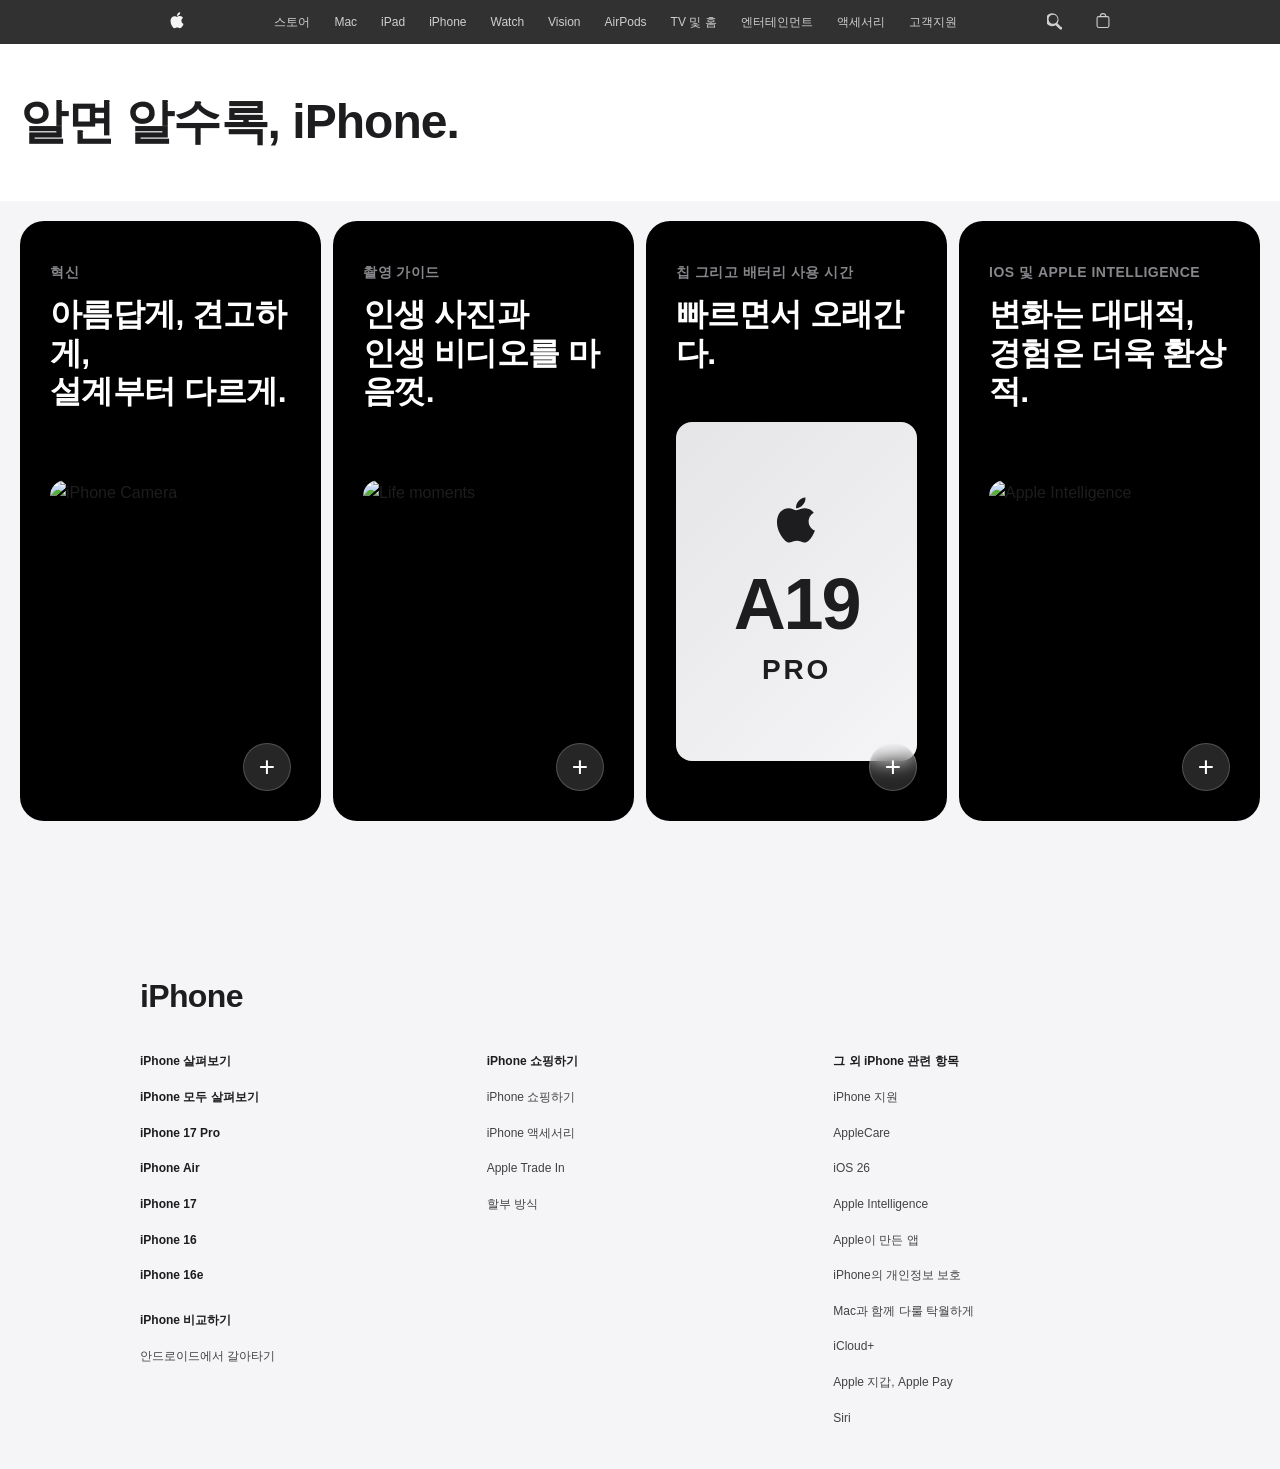
==== index.html @ 9f2e98f5 "Initial commit: iPhone promotional page - Add Apple-style navigation header - Add responsive feature" ====
<!DOCTYPE html>
<html lang="ko">
<head>
    <meta charset="UTF-8">
    <meta name="viewport" content="width=device-width, initial-scale=1.0">
    <title>알면 알수록, iPhone.</title>
    <link rel="stylesheet" href="styles.css">
</head>
<body>
    <!-- Apple Navigation Bar -->
    <nav class="apple-nav">
        <div class="nav-content">
            <a href="#" class="nav-logo">
                <svg height="44" viewBox="0 0 14 44" width="14" xmlns="http://www.w3.org/2000/svg">
                    <path d="m13.0729 17.6825a3.61 3.61 0 0 0 -1.7248 3.0365 3.5132 3.5132 0 0 0 2.1379 3.2223 8.394 8.394 0 0 1 -1.0948 2.2618c-.6816.9812-1.3943 1.9623-2.4787 1.9623s-1.3633-.63-2.613-.63c-1.2187 0-1.6525.6507-2.644.6507s-1.6834-.9089-2.4787-2.0243a9.7842 9.7842 0 0 1 -1.6628-5.2776c0-3.0984 2.014-4.7405 3.9969-4.7405 1.0535 0 1.9314.6919 2.5924.6919.63 0 1.6112-.7333 2.8092-.7333a3.7579 3.7579 0 0 1 3.1604 1.5802zm-3.7284-2.8918a3.5615 3.5615 0 0 0 .8469-2.22 1.5353 1.5353 0 0 0 -.031-.32 3.5686 3.5686 0 0 0 -2.3445 1.2084 3.4629 3.4629 0 0 0 -.8779 2.1585 1.419 1.419 0 0 0 .031.2892 1.19 1.19 0 0 0 .2169.0207 3.0935 3.0935 0 0 0 2.1586-1.1368z"/>
                </svg>
            </a>
            <ul class="nav-list">
                <li><a href="#">스토어</a></li>
                <li><a href="#">Mac</a></li>
                <li><a href="#">iPad</a></li>
                <li><a href="#">iPhone</a></li>
                <li><a href="#">Watch</a></li>
                <li><a href="#">Vision</a></li>
                <li><a href="#">AirPods</a></li>
                <li><a href="#">TV 및 홈</a></li>
                <li><a href="#">엔터테인먼트</a></li>
                <li><a href="#">액세서리</a></li>
                <li><a href="#">고객지원</a></li>
            </ul>
            <div class="nav-actions">
                <button class="nav-search" aria-label="검색">
                    <svg height="44" viewBox="0 0 15 44" width="15" xmlns="http://www.w3.org/2000/svg">
                        <path d="m14.298 27.202-3.87-3.87c.701-1.02 1.112-2.251 1.112-3.582 0-3.589-2.911-6.5-6.5-6.5s-6.5 2.911-6.5 6.5 2.911 6.5 6.5 6.5c1.331 0 2.562-.411 3.582-1.112l3.87 3.87c.387.387.896.58 1.404.58s1.017-.193 1.404-.58c.775-.775.775-2.033-.002-2.806zm-12.758-7.952c0-2.486 2.014-4.5 4.5-4.5s4.5 2.014 4.5 4.5-2.014 4.5-4.5 4.5-4.5-2.014-4.5-4.5z"/>
                    </svg>
                </button>
                <button class="nav-bag" aria-label="장바구니">
                    <svg height="44" viewBox="0 0 14 44" width="14" xmlns="http://www.w3.org/2000/svg">
                        <path d="m11.3535 16.0283h-1.0205a3.4229 3.4229 0 0 0 -3.333-2.9648 3.4229 3.4229 0 0 0 -3.333 2.9648h-1.02a2.1184 2.1184 0 0 0 -2.117 2.1162v7.7155a2.1186 2.1186 0 0 0 2.1162 2.1167h8.707a2.1186 2.1186 0 0 0 2.1168-2.1167v-7.7155a2.1184 2.1184 0 0 0 -2.1165-2.1162zm-4.3535-1.8652a2.3169 2.3169 0 0 1 2.2222 1.8652h-4.4444a2.3169 2.3169 0 0 1 2.2222-1.8652zm5.37 11.6969a1.0182 1.0182 0 0 1 -1.0166 1.0171h-8.7069a1.0182 1.0182 0 0 1 -1.0165-1.0171v-7.7155a1.0178 1.0178 0 0 1 1.0166-1.0166h8.707a1.0178 1.0178 0 0 1 1.0164 1.0166z"/>
                    </svg>
                </button>
            </div>
            <button class="nav-toggle" aria-label="메뉴">
                <span></span>
                <span></span>
                <span></span>
            </button>
        </div>
    </nav>

    <header class="page-header">
        <h1>알면 알수록, iPhone.</h1>
    </header>

    <main class="features-container">
        <!-- Feature 1: Camera -->
        <section class="feature-card">
            <div class="feature-content">
                <div class="feature-label">혁신</div>
                <h2>아름답게, 견고하게,<br>설계부터 다르게.</h2>
                <div class="feature-image">
                    <img src="https://picsum.photos/600/800?random=1" alt="iPhone Camera" loading="lazy">
                </div>
                <button class="expand-btn" aria-label="더 알아보기">+</button>
            </div>
        </section>

        <!-- Feature 2: Life Moments -->
        <section class="feature-card">
            <div class="feature-content">
                <div class="feature-label">촬영 가이드</div>
                <h2>인생 사진과<br>인생 비디오를 마음껏.</h2>
                <div class="feature-image">
                    <img src="https://picsum.photos/600/800?random=2" alt="Life moments" loading="lazy">
                </div>
                <button class="expand-btn" aria-label="더 알아보기">+</button>
            </div>
        </section>

        <!-- Feature 3: A19 Pro Chip -->
        <section class="feature-card">
            <div class="feature-content">
                <div class="feature-label">칩 그리고 배터리 사용 시간</div>
                <h2>빠르면서 오래간다.</h2>
                <div class="feature-image chip-image">
                    <div class="chip-display">
                        <div class="apple-logo">
                            <svg viewBox="0 0 24 24" fill="currentColor">
                                <path d="M17.05 20.28c-.98.95-2.05.8-3.08.35-1.09-.46-2.09-.48-3.24 0-1.44.62-2.2.44-3.06-.35C2.79 15.25 3.51 7.59 9.05 7.31c1.35.07 2.29.74 3.08.8 1.18-.24 2.31-.93 3.57-.84 1.51.12 2.65.72 3.4 1.8-3.12 1.87-2.38 5.98.48 7.13-.57 1.5-1.31 2.99-2.54 4.09l.01-.01zM12.03 7.25c-.15-2.23 1.66-4.07 3.74-4.25.29 2.58-2.34 4.5-3.74 4.25z"/>
                            </svg>
                        </div>
                        <div class="chip-name">A19</div>
                        <div class="chip-model">PRO</div>
                    </div>
                </div>
                <button class="expand-btn" aria-label="더 알아보기">+</button>
            </div>
        </section>

        <!-- Feature 4: Apple Intelligence -->
        <section class="feature-card">
            <div class="feature-content">
                <div class="feature-label">iOS 및 Apple Intelligence</div>
                <h2>변화는 대대적,<br>경험은 더욱 환상적.</h2>
                <div class="feature-image">
                    <img src="https://picsum.photos/600/800?random=3" alt="Apple Intelligence" loading="lazy">
                </div>
                <button class="expand-btn" aria-label="더 알아보기">+</button>
            </div>
        </section>
    </main>

    <!-- Footer -->
    <footer class="apple-footer">
        <div class="footer-content">
            <h2 class="footer-title">iPhone</h2>

            <div class="footer-columns">
                <!-- Column 1 -->
                <div class="footer-column">
                    <h3>iPhone 살펴보기</h3>
                    <ul>
                        <li><a href="#"><strong>iPhone 모두 살펴보기</strong></a></li>
                        <li><a href="#"><strong>iPhone 17 Pro</strong></a></li>
                        <li><a href="#"><strong>iPhone Air</strong></a></li>
                        <li><a href="#"><strong>iPhone 17</strong></a></li>
                        <li><a href="#"><strong>iPhone 16</strong></a></li>
                        <li><a href="#"><strong>iPhone 16e</strong></a></li>
                    </ul>

                    <h3>iPhone 비교하기</h3>
                    <ul>
                        <li><a href="#">안드로이드에서 갈아타기</a></li>
                    </ul>
                </div>

                <!-- Column 2 -->
                <div class="footer-column">
                    <h3>iPhone 쇼핑하기</h3>
                    <ul>
                        <li><a href="#">iPhone 쇼핑하기</a></li>
                        <li><a href="#">iPhone 액세서리</a></li>
                        <li><a href="#">Apple Trade In</a></li>
                        <li><a href="#">할부 방식</a></li>
                    </ul>
                </div>

                <!-- Column 3 -->
                <div class="footer-column">
                    <h3>그 외 iPhone 관련 항목</h3>
                    <ul>
                        <li><a href="#">iPhone 지원</a></li>
                        <li><a href="#">AppleCare</a></li>
                        <li><a href="#">iOS 26</a></li>
                        <li><a href="#">Apple Intelligence</a></li>
                        <li><a href="#">Apple이 만든 앱</a></li>
                        <li><a href="#">iPhone의 개인정보 보호</a></li>
                        <li><a href="#">Mac과 함께 다룰 탁월하게</a></li>
                        <li><a href="#">iCloud+</a></li>
                        <li><a href="#">Apple 지갑, Apple Pay</a></li>
                        <li><a href="#">Siri</a></li>
                    </ul>
                </div>
            </div>
        </div>
    </footer>

    <script src="script.js"></script>
</body>
</html>
---- styles.css ----
* {
    margin: 0;
    padding: 0;
    box-sizing: border-box;
}

body {
    font-family: -apple-system, BlinkMacSystemFont, 'Segoe UI', 'Roboto', 'Helvetica', 'Arial', sans-serif;
    background-color: #f5f5f7;
    color: #1d1d1f;
    line-height: 1.6;
    padding-top: 44px;
}

/* Apple Navigation Bar */
.apple-nav {
    position: fixed;
    top: 0;
    left: 0;
    right: 0;
    background: rgba(0, 0, 0, 0.8);
    backdrop-filter: saturate(180%) blur(20px);
    z-index: 9999;
    height: 44px;
}

.nav-content {
    max-width: 1000px;
    margin: 0 auto;
    padding: 0 22px;
    height: 100%;
    display: flex;
    align-items: center;
    justify-content: space-between;
}

.nav-logo {
    display: flex;
    align-items: center;
    padding: 0 8px;
}

.nav-logo svg {
    fill: #f5f5f7;
}

.nav-list {
    display: flex;
    list-style: none;
    gap: 0;
    margin: 0;
    padding: 0;
}

.nav-list li {
    margin: 0;
}

.nav-list a {
    display: block;
    padding: 0 12px;
    color: #f5f5f7;
    text-decoration: none;
    font-size: 12px;
    opacity: 0.8;
    transition: opacity 0.3s ease;
    line-height: 44px;
}

.nav-list a:hover {
    opacity: 1;
}

.nav-actions {
    display: flex;
    gap: 18px;
}

.nav-search,
.nav-bag {
    background: none;
    border: none;
    padding: 0 8px;
    cursor: pointer;
    display: flex;
    align-items: center;
    opacity: 0.8;
    transition: opacity 0.3s ease;
}

.nav-search svg,
.nav-bag svg {
    fill: #f5f5f7;
}

.nav-search:hover,
.nav-bag:hover {
    opacity: 1;
}

.nav-toggle {
    display: none;
    background: none;
    border: none;
    flex-direction: column;
    gap: 4px;
    padding: 8px;
    cursor: pointer;
}

.nav-toggle span {
    display: block;
    width: 18px;
    height: 2px;
    background: #f5f5f7;
    transition: all 0.3s ease;
}

/* Page Header */
.page-header {
    padding: 40px 20px;
    text-align: left;
    background-color: #fff;
}

.page-header h1 {
    font-size: clamp(28px, 5vw, 48px);
    font-weight: 700;
    letter-spacing: -0.02em;
}

.features-container {
    padding: 20px;
    display: grid;
    grid-template-columns: repeat(auto-fit, minmax(280px, 1fr));
    gap: 20px;
    max-width: 1600px;
    margin: 0 auto;
}

/* Desktop view: 4 columns */
@media (min-width: 1200px) {
    .features-container {
        grid-template-columns: repeat(4, 1fr);
        gap: 12px;
    }
}

/* Tablet view: 2 columns */
@media (min-width: 768px) and (max-width: 1199px) {
    .features-container {
        grid-template-columns: repeat(2, 1fr);
        gap: 16px;
    }
}

/* Mobile view: 1 column */
@media (max-width: 767px) {
    .features-container {
        grid-template-columns: 1fr;
        gap: 20px;
        padding: 16px;
    }
}

.feature-card {
    background: #000;
    border-radius: 24px;
    overflow: hidden;
    position: relative;
    transition: transform 0.3s ease, box-shadow 0.3s ease;
    min-height: 600px;
}

.feature-card:hover {
    transform: translateY(-4px);
    box-shadow: 0 20px 40px rgba(0, 0, 0, 0.3);
}

.feature-content {
    padding: 40px 30px;
    height: 100%;
    display: flex;
    flex-direction: column;
    position: relative;
}

.feature-label {
    color: #86868b;
    font-size: 14px;
    font-weight: 600;
    text-transform: uppercase;
    letter-spacing: 0.5px;
    margin-bottom: 12px;
}

.feature-content h2 {
    color: #fff;
    font-size: clamp(24px, 3vw, 32px);
    font-weight: 700;
    line-height: 1.2;
    letter-spacing: -0.02em;
    margin-bottom: 30px;
}

.feature-image {
    flex: 1;
    display: flex;
    align-items: center;
    justify-content: center;
    margin: 20px 0;
    position: relative;
}

.feature-image img {
    width: 100%;
    height: 100%;
    object-fit: cover;
    border-radius: 16px;
    max-height: 400px;
}

/* Special styling for chip card */
.chip-image {
    background: linear-gradient(135deg, #e5e5e7 0%, #f5f5f7 100%);
    border-radius: 16px;
    padding: 60px 20px;
}

.chip-display {
    display: flex;
    flex-direction: column;
    align-items: center;
    gap: 8px;
}

.apple-logo {
    width: 60px;
    height: 60px;
    color: #1d1d1f;
    margin-bottom: 10px;
}

.apple-logo svg {
    width: 100%;
    height: 100%;
}

.chip-name {
    font-size: 72px;
    font-weight: 700;
    color: #1d1d1f;
    line-height: 1;
    letter-spacing: -0.03em;
}

.chip-model {
    font-size: 28px;
    font-weight: 700;
    color: #1d1d1f;
    letter-spacing: 0.1em;
}

.expand-btn {
    position: absolute;
    bottom: 30px;
    right: 30px;
    width: 48px;
    height: 48px;
    border-radius: 50%;
    background: rgba(255, 255, 255, 0.15);
    backdrop-filter: blur(10px);
    border: 1px solid rgba(255, 255, 255, 0.2);
    color: #fff;
    font-size: 28px;
    font-weight: 300;
    cursor: pointer;
    display: flex;
    align-items: center;
    justify-content: center;
    transition: all 0.3s ease;
}

.expand-btn:hover {
    background: rgba(255, 255, 255, 0.25);
    transform: scale(1.1) rotate(90deg);
}

.expand-btn:active {
    transform: scale(0.95) rotate(90deg);
}

/* Tablet and Mobile Navigation */
@media (max-width: 833px) {
    .nav-list {
        display: none;
    }

    .nav-toggle {
        display: flex;
    }

    .nav-content {
        padding: 0 16px;
    }

    .nav-actions {
        gap: 12px;
    }
}

/* Mobile specific adjustments */
@media (max-width: 767px) {
    .page-header {
        padding: 30px 20px;
    }

    .feature-card {
        min-height: 500px;
    }

    .feature-content {
        padding: 30px 24px;
    }

    .feature-label {
        font-size: 12px;
    }

    .chip-name {
        font-size: 56px;
    }

    .chip-model {
        font-size: 22px;
    }

    .expand-btn {
        width: 44px;
        height: 44px;
        font-size: 24px;
        bottom: 24px;
        right: 24px;
    }
}

/* Animation for card entrance */
@keyframes fadeInUp {
    from {
        opacity: 0;
        transform: translateY(30px);
    }
    to {
        opacity: 1;
        transform: translateY(0);
    }
}

.feature-card {
    animation: fadeInUp 0.6s ease forwards;
}

.feature-card:nth-child(1) {
    animation-delay: 0.1s;
}

.feature-card:nth-child(2) {
    animation-delay: 0.2s;
}

.feature-card:nth-child(3) {
    animation-delay: 0.3s;
}

.feature-card:nth-child(4) {
    animation-delay: 0.4s;
}

/* Footer Styles */
.apple-footer {
    background-color: #f5f5f7;
    padding: 50px 20px 30px;
    margin-top: 80px;
}

.footer-content {
    max-width: 1000px;
    margin: 0 auto;
}

.footer-title {
    font-size: 32px;
    font-weight: 700;
    margin-bottom: 30px;
    color: #1d1d1f;
    letter-spacing: -0.02em;
}

.footer-columns {
    display: grid;
    grid-template-columns: repeat(3, 1fr);
    gap: 40px;
}

.footer-column h3 {
    font-size: 12px;
    font-weight: 600;
    color: #1d1d1f;
    margin-bottom: 12px;
    margin-top: 24px;
}

.footer-column h3:first-child {
    margin-top: 0;
}

.footer-column ul {
    list-style: none;
    padding: 0;
    margin: 0;
}

.footer-column ul li {
    margin-bottom: 10px;
}

.footer-column ul li a {
    color: #424245;
    text-decoration: none;
    font-size: 12px;
    line-height: 1.6;
    transition: color 0.3s ease;
}

.footer-column ul li a:hover {
    color: #0066cc;
}

.footer-column ul li a strong {
    font-weight: 600;
    color: #1d1d1f;
}

/* Footer Responsive */
@media (max-width: 833px) {
    .footer-columns {
        grid-template-columns: repeat(2, 1fr);
        gap: 30px;
    }

    .footer-column:first-child {
        grid-column: 1 / -1;
    }
}

@media (max-width: 767px) {
    .apple-footer {
        padding: 40px 20px 20px;
        margin-top: 60px;
    }

    .footer-title {
        font-size: 24px;
        margin-bottom: 20px;
    }

    .footer-columns {
        grid-template-columns: 1fr;
        gap: 0;
    }

    .footer-column:first-child {
        grid-column: 1;
    }

    .footer-column h3 {
        margin-top: 20px;
        font-size: 11px;
    }

    .footer-column ul li a {
        font-size: 11px;
    }
}
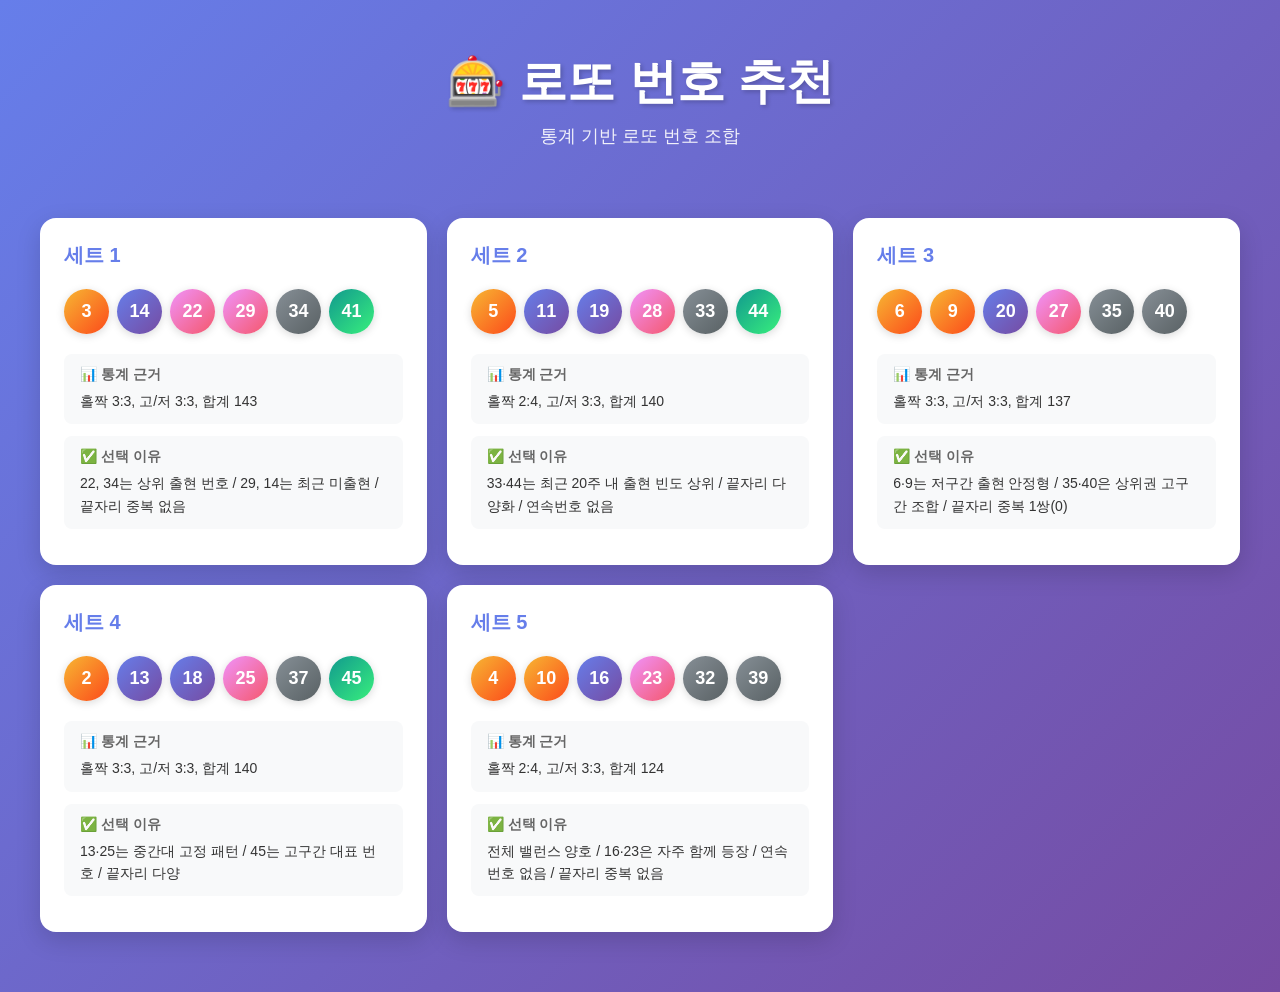
==== commit 919091ce: "Complete lotto number recommendation app - Add admin page (admin.html) with full CRUD operations - A" ====
--- a/index.html
+++ b/index.html
@@ -3,168 +3,22 @@
 <head>
     <meta charset="UTF-8">
     <meta name="viewport" content="width=device-width, initial-scale=1.0">
-    <title>알면 알수록, iPhone.</title>
+    <title>로또 번호 추천</title>
     <link rel="stylesheet" href="styles.css">
 </head>
 <body>
-    <!-- Apple Navigation Bar -->
-    <nav class="apple-nav">
-        <div class="nav-content">
-            <a href="#" class="nav-logo">
-                <svg height="44" viewBox="0 0 14 44" width="14" xmlns="http://www.w3.org/2000/svg">
-                    <path d="m13.0729 17.6825a3.61 3.61 0 0 0 -1.7248 3.0365 3.5132 3.5132 0 0 0 2.1379 3.2223 8.394 8.394 0 0 1 -1.0948 2.2618c-.6816.9812-1.3943 1.9623-2.4787 1.9623s-1.3633-.63-2.613-.63c-1.2187 0-1.6525.6507-2.644.6507s-1.6834-.9089-2.4787-2.0243a9.7842 9.7842 0 0 1 -1.6628-5.2776c0-3.0984 2.014-4.7405 3.9969-4.7405 1.0535 0 1.9314.6919 2.5924.6919.63 0 1.6112-.7333 2.8092-.7333a3.7579 3.7579 0 0 1 3.1604 1.5802zm-3.7284-2.8918a3.5615 3.5615 0 0 0 .8469-2.22 1.5353 1.5353 0 0 0 -.031-.32 3.5686 3.5686 0 0 0 -2.3445 1.2084 3.4629 3.4629 0 0 0 -.8779 2.1585 1.419 1.419 0 0 0 .031.2892 1.19 1.19 0 0 0 .2169.0207 3.0935 3.0935 0 0 0 2.1586-1.1368z"/>
-                </svg>
-            </a>
-            <ul class="nav-list">
-                <li><a href="#">스토어</a></li>
-                <li><a href="#">Mac</a></li>
-                <li><a href="#">iPad</a></li>
-                <li><a href="#">iPhone</a></li>
-                <li><a href="#">Watch</a></li>
-                <li><a href="#">Vision</a></li>
-                <li><a href="#">AirPods</a></li>
-                <li><a href="#">TV 및 홈</a></li>
-                <li><a href="#">엔터테인먼트</a></li>
-                <li><a href="#">액세서리</a></li>
-                <li><a href="#">고객지원</a></li>
-            </ul>
-            <div class="nav-actions">
-                <button class="nav-search" aria-label="검색">
-                    <svg height="44" viewBox="0 0 15 44" width="15" xmlns="http://www.w3.org/2000/svg">
-                        <path d="m14.298 27.202-3.87-3.87c.701-1.02 1.112-2.251 1.112-3.582 0-3.589-2.911-6.5-6.5-6.5s-6.5 2.911-6.5 6.5 2.911 6.5 6.5 6.5c1.331 0 2.562-.411 3.582-1.112l3.87 3.87c.387.387.896.58 1.404.58s1.017-.193 1.404-.58c.775-.775.775-2.033-.002-2.806zm-12.758-7.952c0-2.486 2.014-4.5 4.5-4.5s4.5 2.014 4.5 4.5-2.014 4.5-4.5 4.5-4.5-2.014-4.5-4.5z"/>
-                    </svg>
-                </button>
-                <button class="nav-bag" aria-label="장바구니">
-                    <svg height="44" viewBox="0 0 14 44" width="14" xmlns="http://www.w3.org/2000/svg">
-                        <path d="m11.3535 16.0283h-1.0205a3.4229 3.4229 0 0 0 -3.333-2.9648 3.4229 3.4229 0 0 0 -3.333 2.9648h-1.02a2.1184 2.1184 0 0 0 -2.117 2.1162v7.7155a2.1186 2.1186 0 0 0 2.1162 2.1167h8.707a2.1186 2.1186 0 0 0 2.1168-2.1167v-7.7155a2.1184 2.1184 0 0 0 -2.1165-2.1162zm-4.3535-1.8652a2.3169 2.3169 0 0 1 2.2222 1.8652h-4.4444a2.3169 2.3169 0 0 1 2.2222-1.8652zm5.37 11.6969a1.0182 1.0182 0 0 1 -1.0166 1.0171h-8.7069a1.0182 1.0182 0 0 1 -1.0165-1.0171v-7.7155a1.0178 1.0178 0 0 1 1.0166-1.0166h8.707a1.0178 1.0178 0 0 1 1.0164 1.0166z"/>
-                    </svg>
-                </button>
-            </div>
-            <button class="nav-toggle" aria-label="메뉴">
-                <span></span>
-                <span></span>
-                <span></span>
-            </button>
-        </div>
-    </nav>
+    <div class="container">
+        <header>
+            <h1>🎰 로또 번호 추천</h1>
+            <p class="subtitle">통계 기반 로또 번호 조합</p>
+        </header>
 
-    <header class="page-header">
-        <h1>알면 알수록, iPhone.</h1>
-    </header>
+        <main id="lottoSets">
+            <!-- 로또 세트들이 여기에 표시됩니다 -->
+        </main>
+    </div>
 
-    <main class="features-container">
-        <!-- Feature 1: Camera -->
-        <section class="feature-card">
-            <div class="feature-content">
-                <div class="feature-label">혁신</div>
-                <h2>아름답게, 견고하게,<br>설계부터 다르게.</h2>
-                <div class="feature-image">
-                    <img src="https://picsum.photos/600/800?random=1" alt="iPhone Camera" loading="lazy">
-                </div>
-                <button class="expand-btn" aria-label="더 알아보기">+</button>
-            </div>
-        </section>
-
-        <!-- Feature 2: Life Moments -->
-        <section class="feature-card">
-            <div class="feature-content">
-                <div class="feature-label">촬영 가이드</div>
-                <h2>인생 사진과<br>인생 비디오를 마음껏.</h2>
-                <div class="feature-image">
-                    <img src="https://picsum.photos/600/800?random=2" alt="Life moments" loading="lazy">
-                </div>
-                <button class="expand-btn" aria-label="더 알아보기">+</button>
-            </div>
-        </section>
-
-        <!-- Feature 3: A19 Pro Chip -->
-        <section class="feature-card">
-            <div class="feature-content">
-                <div class="feature-label">칩 그리고 배터리 사용 시간</div>
-                <h2>빠르면서 오래간다.</h2>
-                <div class="feature-image chip-image">
-                    <div class="chip-display">
-                        <div class="apple-logo">
-                            <svg viewBox="0 0 24 24" fill="currentColor">
-                                <path d="M17.05 20.28c-.98.95-2.05.8-3.08.35-1.09-.46-2.09-.48-3.24 0-1.44.62-2.2.44-3.06-.35C2.79 15.25 3.51 7.59 9.05 7.31c1.35.07 2.29.74 3.08.8 1.18-.24 2.31-.93 3.57-.84 1.51.12 2.65.72 3.4 1.8-3.12 1.87-2.38 5.98.48 7.13-.57 1.5-1.31 2.99-2.54 4.09l.01-.01zM12.03 7.25c-.15-2.23 1.66-4.07 3.74-4.25.29 2.58-2.34 4.5-3.74 4.25z"/>
-                            </svg>
-                        </div>
-                        <div class="chip-name">A19</div>
-                        <div class="chip-model">PRO</div>
-                    </div>
-                </div>
-                <button class="expand-btn" aria-label="더 알아보기">+</button>
-            </div>
-        </section>
-
-        <!-- Feature 4: Apple Intelligence -->
-        <section class="feature-card">
-            <div class="feature-content">
-                <div class="feature-label">iOS 및 Apple Intelligence</div>
-                <h2>변화는 대대적,<br>경험은 더욱 환상적.</h2>
-                <div class="feature-image">
-                    <img src="https://picsum.photos/600/800?random=3" alt="Apple Intelligence" loading="lazy">
-                </div>
-                <button class="expand-btn" aria-label="더 알아보기">+</button>
-            </div>
-        </section>
-    </main>
-
-    <!-- Footer -->
-    <footer class="apple-footer">
-        <div class="footer-content">
-            <h2 class="footer-title">iPhone</h2>
-
-            <div class="footer-columns">
-                <!-- Column 1 -->
-                <div class="footer-column">
-                    <h3>iPhone 살펴보기</h3>
-                    <ul>
-                        <li><a href="#"><strong>iPhone 모두 살펴보기</strong></a></li>
-                        <li><a href="#"><strong>iPhone 17 Pro</strong></a></li>
-                        <li><a href="#"><strong>iPhone Air</strong></a></li>
-                        <li><a href="#"><strong>iPhone 17</strong></a></li>
-                        <li><a href="#"><strong>iPhone 16</strong></a></li>
-                        <li><a href="#"><strong>iPhone 16e</strong></a></li>
-                    </ul>
-
-                    <h3>iPhone 비교하기</h3>
-                    <ul>
-                        <li><a href="#">안드로이드에서 갈아타기</a></li>
-                    </ul>
-                </div>
-
-                <!-- Column 2 -->
-                <div class="footer-column">
-                    <h3>iPhone 쇼핑하기</h3>
-                    <ul>
-                        <li><a href="#">iPhone 쇼핑하기</a></li>
-                        <li><a href="#">iPhone 액세서리</a></li>
-                        <li><a href="#">Apple Trade In</a></li>
-                        <li><a href="#">할부 방식</a></li>
-                    </ul>
-                </div>
-
-                <!-- Column 3 -->
-                <div class="footer-column">
-                    <h3>그 외 iPhone 관련 항목</h3>
-                    <ul>
-                        <li><a href="#">iPhone 지원</a></li>
-                        <li><a href="#">AppleCare</a></li>
-                        <li><a href="#">iOS 26</a></li>
-                        <li><a href="#">Apple Intelligence</a></li>
-                        <li><a href="#">Apple이 만든 앱</a></li>
-                        <li><a href="#">iPhone의 개인정보 보호</a></li>
-                        <li><a href="#">Mac과 함께 다룰 탁월하게</a></li>
-                        <li><a href="#">iCloud+</a></li>
-                        <li><a href="#">Apple 지갑, Apple Pay</a></li>
-                        <li><a href="#">Siri</a></li>
-                    </ul>
-                </div>
-            </div>
-        </div>
-    </footer>
-
-    <script src="script.js"></script>
+    <script src="lotto-data.js"></script>
+    <script src="user.js"></script>
 </body>
 </html>
--- a/styles.css
+++ b/styles.css
@@ -6,479 +6,358 @@
 
 body {
     font-family: -apple-system, BlinkMacSystemFont, 'Segoe UI', 'Roboto', 'Helvetica', 'Arial', sans-serif;
-    background-color: #f5f5f7;
-    color: #1d1d1f;
-    line-height: 1.6;
-    padding-top: 44px;
-}
-
-/* Apple Navigation Bar */
-.apple-nav {
-    position: fixed;
-    top: 0;
-    left: 0;
-    right: 0;
-    background: rgba(0, 0, 0, 0.8);
-    backdrop-filter: saturate(180%) blur(20px);
-    z-index: 9999;
-    height: 44px;
-}
-
-.nav-content {
-    max-width: 1000px;
+    background: linear-gradient(135deg, #667eea 0%, #764ba2 100%);
+    min-height: 100vh;
+    padding: 20px;
+    color: #333;
+}
+
+.container {
+    max-width: 1200px;
     margin: 0 auto;
-    padding: 0 22px;
-    height: 100%;
-    display: flex;
+}
+
+header {
+    text-align: center;
+    color: white;
+    margin-bottom: 40px;
+    padding: 30px 20px;
+}
+
+header h1 {
+    font-size: clamp(32px, 5vw, 48px);
+    margin-bottom: 10px;
+    text-shadow: 2px 2px 4px rgba(0, 0, 0, 0.2);
+}
+
+.subtitle {
+    font-size: 18px;
+    opacity: 0.9;
+}
+
+main {
+    display: grid;
+    grid-template-columns: repeat(auto-fill, minmax(320px, 1fr));
+    gap: 20px;
+    margin-bottom: 40px;
+}
+
+.lotto-card {
+    background: white;
+    border-radius: 16px;
+    padding: 24px;
+    box-shadow: 0 8px 24px rgba(0, 0, 0, 0.15);
+    transition: transform 0.3s ease, box-shadow 0.3s ease;
+    position: relative;
+}
+
+.lotto-card:hover {
+    transform: translateY(-4px);
+    box-shadow: 0 12px 32px rgba(0, 0, 0, 0.2);
+}
+
+.card-header {
+    display: flex;
+    justify-content: space-between;
     align-items: center;
-    justify-content: space-between;
-}
-
-.nav-logo {
-    display: flex;
-    align-items: center;
-    padding: 0 8px;
-}
-
-.nav-logo svg {
-    fill: #f5f5f7;
-}
-
-.nav-list {
-    display: flex;
-    list-style: none;
-    gap: 0;
-    margin: 0;
-    padding: 0;
-}
-
-.nav-list li {
-    margin: 0;
-}
-
-.nav-list a {
-    display: block;
-    padding: 0 12px;
-    color: #f5f5f7;
-    text-decoration: none;
-    font-size: 12px;
-    opacity: 0.8;
-    transition: opacity 0.3s ease;
-    line-height: 44px;
-}
-
-.nav-list a:hover {
-    opacity: 1;
-}
-
-.nav-actions {
-    display: flex;
-    gap: 18px;
-}
-
-.nav-search,
-.nav-bag {
+    margin-bottom: 20px;
+}
+
+.set-title {
+    font-size: 20px;
+    font-weight: 700;
+    color: #667eea;
+}
+
+.delete-btn {
     background: none;
     border: none;
-    padding: 0 8px;
+    font-size: 24px;
     cursor: pointer;
-    display: flex;
-    align-items: center;
-    opacity: 0.8;
-    transition: opacity 0.3s ease;
-}
-
-.nav-search svg,
-.nav-bag svg {
-    fill: #f5f5f7;
-}
-
-.nav-search:hover,
-.nav-bag:hover {
-    opacity: 1;
-}
-
-.nav-toggle {
-    display: none;
-    background: none;
-    border: none;
-    flex-direction: column;
-    gap: 4px;
-    padding: 8px;
-    cursor: pointer;
-}
-
-.nav-toggle span {
-    display: block;
-    width: 18px;
-    height: 2px;
-    background: #f5f5f7;
-    transition: all 0.3s ease;
-}
-
-/* Page Header */
-.page-header {
-    padding: 40px 20px;
-    text-align: left;
-    background-color: #fff;
-}
-
-.page-header h1 {
-    font-size: clamp(28px, 5vw, 48px);
-    font-weight: 700;
-    letter-spacing: -0.02em;
-}
-
-.features-container {
-    padding: 20px;
-    display: grid;
-    grid-template-columns: repeat(auto-fit, minmax(280px, 1fr));
-    gap: 20px;
-    max-width: 1600px;
-    margin: 0 auto;
-}
-
-/* Desktop view: 4 columns */
-@media (min-width: 1200px) {
-    .features-container {
-        grid-template-columns: repeat(4, 1fr);
-        gap: 12px;
-    }
-}
-
-/* Tablet view: 2 columns */
-@media (min-width: 768px) and (max-width: 1199px) {
-    .features-container {
-        grid-template-columns: repeat(2, 1fr);
-        gap: 16px;
-    }
-}
-
-/* Mobile view: 1 column */
-@media (max-width: 767px) {
-    .features-container {
-        grid-template-columns: 1fr;
-        gap: 20px;
-        padding: 16px;
-    }
-}
-
-.feature-card {
-    background: #000;
-    border-radius: 24px;
-    overflow: hidden;
-    position: relative;
-    transition: transform 0.3s ease, box-shadow 0.3s ease;
-    min-height: 600px;
-}
-
-.feature-card:hover {
-    transform: translateY(-4px);
-    box-shadow: 0 20px 40px rgba(0, 0, 0, 0.3);
-}
-
-.feature-content {
-    padding: 40px 30px;
-    height: 100%;
-    display: flex;
-    flex-direction: column;
-    position: relative;
-}
-
-.feature-label {
-    color: #86868b;
-    font-size: 14px;
-    font-weight: 600;
-    text-transform: uppercase;
-    letter-spacing: 0.5px;
-    margin-bottom: 12px;
-}
-
-.feature-content h2 {
-    color: #fff;
-    font-size: clamp(24px, 3vw, 32px);
-    font-weight: 700;
-    line-height: 1.2;
-    letter-spacing: -0.02em;
-    margin-bottom: 30px;
-}
-
-.feature-image {
-    flex: 1;
+    color: #999;
+    transition: color 0.3s ease;
+    padding: 4px 8px;
+}
+
+.delete-btn:hover {
+    color: #e74c3c;
+}
+
+.numbers {
+    display: flex;
+    gap: 8px;
+    margin-bottom: 20px;
+    flex-wrap: wrap;
+}
+
+.number-ball {
+    width: 45px;
+    height: 45px;
+    border-radius: 50%;
     display: flex;
     align-items: center;
     justify-content: center;
-    margin: 20px 0;
-    position: relative;
-}
-
-.feature-image img {
+    font-weight: 700;
+    font-size: 18px;
+    color: white;
+    box-shadow: 0 2px 8px rgba(0, 0, 0, 0.15);
+    animation: popIn 0.3s ease;
+}
+
+@keyframes popIn {
+    0% {
+        transform: scale(0);
+        opacity: 0;
+    }
+    50% {
+        transform: scale(1.1);
+    }
+    100% {
+        transform: scale(1);
+        opacity: 1;
+    }
+}
+
+.number-ball:nth-child(1) { animation-delay: 0.05s; }
+.number-ball:nth-child(2) { animation-delay: 0.1s; }
+.number-ball:nth-child(3) { animation-delay: 0.15s; }
+.number-ball:nth-child(4) { animation-delay: 0.2s; }
+.number-ball:nth-child(5) { animation-delay: 0.25s; }
+.number-ball:nth-child(6) { animation-delay: 0.3s; }
+
+/* 번호별 색상 */
+.number-ball.yellow { background: linear-gradient(135deg, #f7b733 0%, #fc4a1a 100%); }
+.number-ball.blue { background: linear-gradient(135deg, #667eea 0%, #764ba2 100%); }
+.number-ball.red { background: linear-gradient(135deg, #f093fb 0%, #f5576c 100%); }
+.number-ball.gray { background: linear-gradient(135deg, #868f96 0%, #596164 100%); }
+.number-ball.green { background: linear-gradient(135deg, #11998e 0%, #38ef7d 100%); }
+
+.info-section {
+    background: #f8f9fa;
+    border-radius: 8px;
+    padding: 12px 16px;
+    margin-bottom: 12px;
+}
+
+.info-section h4 {
+    font-size: 14px;
+    color: #666;
+    margin-bottom: 6px;
+    display: flex;
+    align-items: center;
+    gap: 6px;
+}
+
+.info-section p {
+    font-size: 14px;
+    color: #333;
+    line-height: 1.6;
+}
+
+.input-section {
+    background: white;
+    border-radius: 16px;
+    padding: 30px;
+    box-shadow: 0 8px 24px rgba(0, 0, 0, 0.15);
+    margin-bottom: 20px;
+}
+
+.upload-section {
+    text-align: center;
+    margin-bottom: 40px;
+    padding: 40px 20px;
+    background: white;
+    border-radius: 16px;
+    box-shadow: 0 8px 24px rgba(0, 0, 0, 0.15);
+}
+
+.btn-upload-large {
+    display: inline-block;
+    padding: 20px 40px;
+    background: linear-gradient(135deg, #667eea 0%, #764ba2 100%);
+    color: white;
+    border: none;
+    border-radius: 12px;
+    font-size: 18px;
+    font-weight: 600;
+    cursor: pointer;
+    transition: transform 0.2s ease, box-shadow 0.2s ease;
+}
+
+.btn-upload-large:hover {
+    transform: translateY(-2px);
+    box-shadow: 0 6px 20px rgba(102, 126, 234, 0.4);
+}
+
+.btn-upload-large:active {
+    transform: translateY(0);
+}
+
+.upload-hint {
+    margin-top: 12px;
+    color: #666;
+    font-size: 14px;
+}
+
+.input-section h2 {
+    font-size: 24px;
+    color: #667eea;
+    margin-bottom: 20px;
+    text-align: center;
+}
+
+.form-group {
+    margin-bottom: 20px;
+}
+
+.form-group label {
+    display: block;
+    font-weight: 600;
+    color: #333;
+    margin-bottom: 8px;
+    font-size: 14px;
+}
+
+.form-group input,
+.form-group textarea {
     width: 100%;
-    height: 100%;
-    object-fit: cover;
-    border-radius: 16px;
-    max-height: 400px;
-}
-
-/* Special styling for chip card */
-.chip-image {
-    background: linear-gradient(135deg, #e5e5e7 0%, #f5f5f7 100%);
-    border-radius: 16px;
+    padding: 12px 16px;
+    border: 2px solid #e0e0e0;
+    border-radius: 8px;
+    font-size: 14px;
+    font-family: inherit;
+    transition: border-color 0.3s ease;
+}
+
+.form-group input:focus,
+.form-group textarea:focus {
+    outline: none;
+    border-color: #667eea;
+}
+
+.form-group textarea {
+    resize: vertical;
+}
+
+.btn-submit {
+    width: 100%;
+    padding: 14px;
+    background: linear-gradient(135deg, #667eea 0%, #764ba2 100%);
+    color: white;
+    border: none;
+    border-radius: 8px;
+    font-size: 16px;
+    font-weight: 600;
+    cursor: pointer;
+    transition: transform 0.2s ease, box-shadow 0.2s ease;
+}
+
+.btn-submit:hover {
+    transform: translateY(-2px);
+    box-shadow: 0 4px 12px rgba(102, 126, 234, 0.4);
+}
+
+.btn-submit:active {
+    transform: translateY(0);
+}
+
+.actions {
+    display: flex;
+    justify-content: center;
+    gap: 12px;
+    flex-wrap: wrap;
+}
+
+.btn-download,
+.btn-upload,
+.btn-clear {
+    padding: 12px 24px;
+    color: white;
+    border: none;
+    border-radius: 8px;
+    font-size: 14px;
+    font-weight: 600;
+    cursor: pointer;
+    transition: transform 0.2s ease, box-shadow 0.2s ease;
+}
+
+.btn-download {
+    background: #27ae60;
+}
+
+.btn-download:hover {
+    transform: translateY(-2px);
+    box-shadow: 0 4px 12px rgba(39, 174, 96, 0.4);
+}
+
+.btn-upload {
+    background: #3498db;
+    display: inline-block;
+}
+
+.btn-upload:hover {
+    transform: translateY(-2px);
+    box-shadow: 0 4px 12px rgba(52, 152, 219, 0.4);
+}
+
+.btn-clear {
+    background: #e74c3c;
+}
+
+.btn-clear:hover {
+    transform: translateY(-2px);
+    box-shadow: 0 4px 12px rgba(231, 76, 60, 0.4);
+}
+
+.btn-download:active,
+.btn-upload:active,
+.btn-clear:active {
+    transform: translateY(0);
+}
+
+.empty-state {
+    text-align: center;
     padding: 60px 20px;
-}
-
-.chip-display {
-    display: flex;
-    flex-direction: column;
-    align-items: center;
-    gap: 8px;
-}
-
-.apple-logo {
-    width: 60px;
-    height: 60px;
-    color: #1d1d1f;
+    color: white;
+}
+
+.empty-state h3 {
+    font-size: 24px;
     margin-bottom: 10px;
 }
 
-.apple-logo svg {
-    width: 100%;
-    height: 100%;
-}
-
-.chip-name {
-    font-size: 72px;
-    font-weight: 700;
-    color: #1d1d1f;
-    line-height: 1;
-    letter-spacing: -0.03em;
-}
-
-.chip-model {
-    font-size: 28px;
-    font-weight: 700;
-    color: #1d1d1f;
-    letter-spacing: 0.1em;
-}
-
-.expand-btn {
-    position: absolute;
-    bottom: 30px;
-    right: 30px;
-    width: 48px;
-    height: 48px;
-    border-radius: 50%;
-    background: rgba(255, 255, 255, 0.15);
-    backdrop-filter: blur(10px);
-    border: 1px solid rgba(255, 255, 255, 0.2);
-    color: #fff;
-    font-size: 28px;
-    font-weight: 300;
-    cursor: pointer;
-    display: flex;
-    align-items: center;
-    justify-content: center;
-    transition: all 0.3s ease;
-}
-
-.expand-btn:hover {
-    background: rgba(255, 255, 255, 0.25);
-    transform: scale(1.1) rotate(90deg);
-}
-
-.expand-btn:active {
-    transform: scale(0.95) rotate(90deg);
-}
-
-/* Tablet and Mobile Navigation */
-@media (max-width: 833px) {
-    .nav-list {
-        display: none;
-    }
-
-    .nav-toggle {
-        display: flex;
-    }
-
-    .nav-content {
-        padding: 0 16px;
-    }
-
-    .nav-actions {
-        gap: 12px;
-    }
-}
-
-/* Mobile specific adjustments */
-@media (max-width: 767px) {
-    .page-header {
-        padding: 30px 20px;
-    }
-
-    .feature-card {
-        min-height: 500px;
-    }
-
-    .feature-content {
-        padding: 30px 24px;
-    }
-
-    .feature-label {
-        font-size: 12px;
-    }
-
-    .chip-name {
-        font-size: 56px;
-    }
-
-    .chip-model {
-        font-size: 22px;
-    }
-
-    .expand-btn {
-        width: 44px;
-        height: 44px;
-        font-size: 24px;
-        bottom: 24px;
-        right: 24px;
-    }
-}
-
-/* Animation for card entrance */
-@keyframes fadeInUp {
-    from {
-        opacity: 0;
-        transform: translateY(30px);
-    }
-    to {
-        opacity: 1;
-        transform: translateY(0);
-    }
-}
-
-.feature-card {
-    animation: fadeInUp 0.6s ease forwards;
-}
-
-.feature-card:nth-child(1) {
-    animation-delay: 0.1s;
-}
-
-.feature-card:nth-child(2) {
-    animation-delay: 0.2s;
-}
-
-.feature-card:nth-child(3) {
-    animation-delay: 0.3s;
-}
-
-.feature-card:nth-child(4) {
-    animation-delay: 0.4s;
-}
-
-/* Footer Styles */
-.apple-footer {
-    background-color: #f5f5f7;
-    padding: 50px 20px 30px;
-    margin-top: 80px;
-}
-
-.footer-content {
-    max-width: 1000px;
-    margin: 0 auto;
-}
-
-.footer-title {
-    font-size: 32px;
-    font-weight: 700;
-    margin-bottom: 30px;
-    color: #1d1d1f;
-    letter-spacing: -0.02em;
-}
-
-.footer-columns {
-    display: grid;
-    grid-template-columns: repeat(3, 1fr);
-    gap: 40px;
-}
-
-.footer-column h3 {
-    font-size: 12px;
-    font-weight: 600;
-    color: #1d1d1f;
-    margin-bottom: 12px;
-    margin-top: 24px;
-}
-
-.footer-column h3:first-child {
-    margin-top: 0;
-}
-
-.footer-column ul {
-    list-style: none;
-    padding: 0;
-    margin: 0;
-}
-
-.footer-column ul li {
-    margin-bottom: 10px;
-}
-
-.footer-column ul li a {
-    color: #424245;
-    text-decoration: none;
-    font-size: 12px;
-    line-height: 1.6;
-    transition: color 0.3s ease;
-}
-
-.footer-column ul li a:hover {
-    color: #0066cc;
-}
-
-.footer-column ul li a strong {
-    font-weight: 600;
-    color: #1d1d1f;
-}
-
-/* Footer Responsive */
-@media (max-width: 833px) {
-    .footer-columns {
-        grid-template-columns: repeat(2, 1fr);
-        gap: 30px;
-    }
-
-    .footer-column:first-child {
-        grid-column: 1 / -1;
-    }
-}
-
-@media (max-width: 767px) {
-    .apple-footer {
-        padding: 40px 20px 20px;
-        margin-top: 60px;
-    }
-
-    .footer-title {
-        font-size: 24px;
+.empty-state p {
+    font-size: 16px;
+    opacity: 0.8;
+}
+
+/* 반응형 */
+@media (max-width: 768px) {
+    body {
+        padding: 10px;
+    }
+
+    header {
+        padding: 20px 10px;
         margin-bottom: 20px;
     }
 
-    .footer-columns {
+    main {
         grid-template-columns: 1fr;
-        gap: 0;
-    }
-
-    .footer-column:first-child {
-        grid-column: 1;
-    }
-
-    .footer-column h3 {
-        margin-top: 20px;
-        font-size: 11px;
-    }
-
-    .footer-column ul li a {
-        font-size: 11px;
-    }
-}
+        gap: 16px;
+    }
+
+    .lotto-card {
+        padding: 20px;
+    }
+
+    .number-ball {
+        width: 40px;
+        height: 40px;
+        font-size: 16px;
+    }
+
+    .input-section {
+        padding: 20px;
+    }
+}
